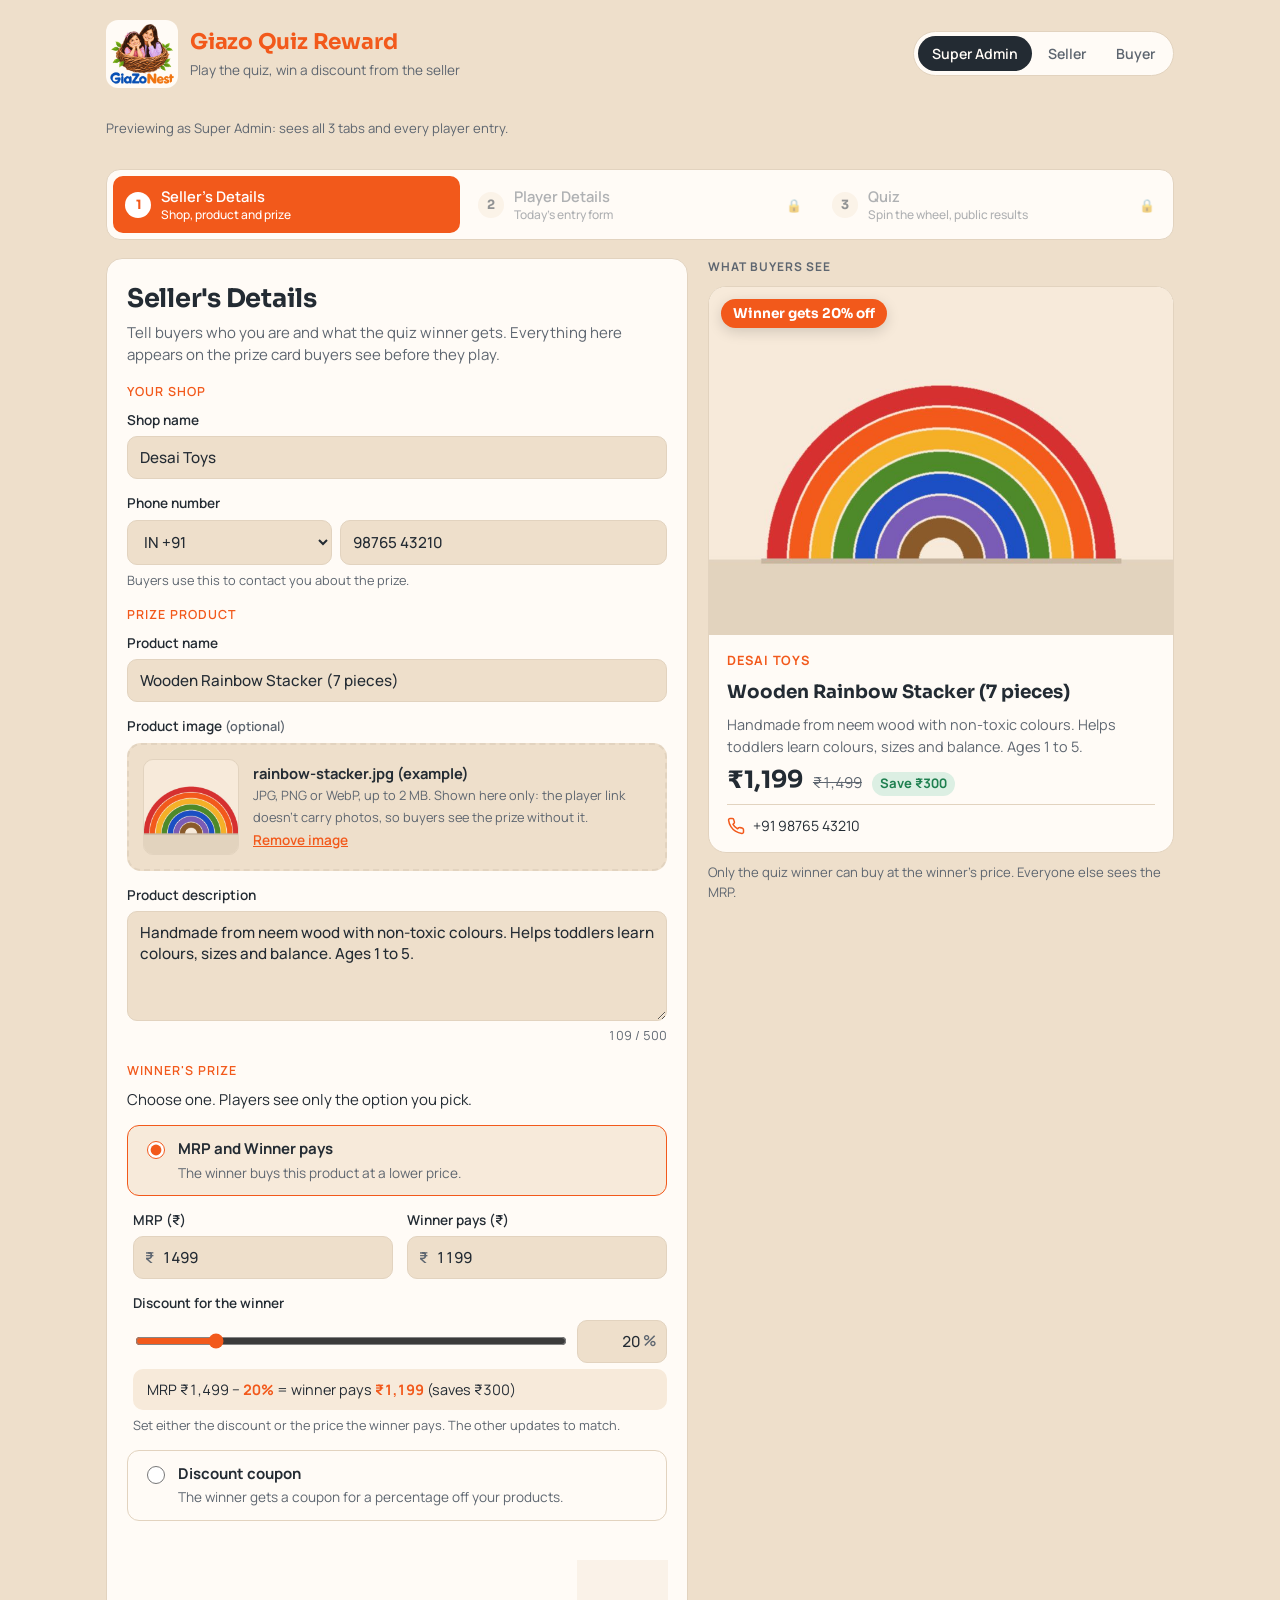
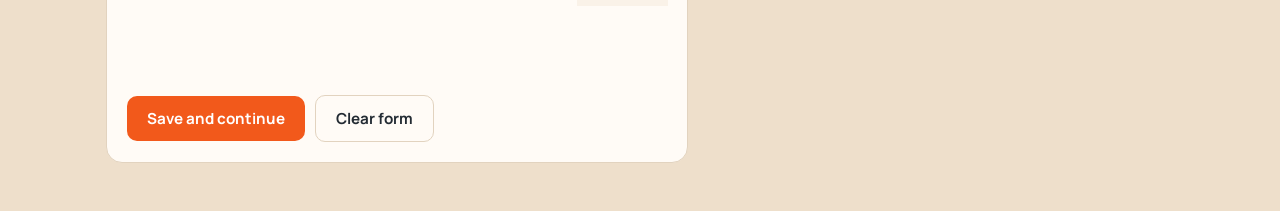
==== index.html @ 490848ae "Refresh cached files for the Firebase switch-on Co-Authored-By: Claude Opus 5.5 (1M context) <norepl" ====
<!doctype html>
<html lang="en">
<head>
<meta charset="utf-8">
<meta name="viewport" content="width=device-width, initial-scale=1, viewport-fit=cover">
<title>Giazo Quiz Reward</title>
<link rel="preconnect" href="https://fonts.googleapis.com">
<link rel="preconnect" href="https://fonts.gstatic.com" crossorigin>
<link rel="stylesheet" href="https://fonts.googleapis.com/css2?family=Sora:wght@600;700&family=Manrope:wght@400;500;600;700&display=swap">
<link rel="stylesheet" href="app.css?v=20261023e">

</head>
<body>


<div class="wrap">
  <header class="top">
    <div class="brand">
      <img class="logo" src="[data-uri]" alt="GiaZoNest" width="200" height="186">
      <div><b>Giazo Quiz Reward</b><span>Play the quiz, win a discount from the seller</span></div>
    </div>
    <div class="roles" role="group" aria-label="Preview as">
      <button type="button" data-role="admin" aria-pressed="true">Super Admin</button>
      <button type="button" data-role="seller" aria-pressed="false">Seller</button>
      <button type="button" data-role="buyer" aria-pressed="false">Buyer</button>
    </div>
  </header>
  <p class="rolebar" id="roleNote"></p>

  <nav class="tabs" role="tablist" aria-label="Setup steps">
    <button class="tab" role="tab" id="tab-1" aria-controls="panel-1" aria-selected="true"><i>1</i><span>Seller's Details<small>Shop, product and prize</small></span></button>
    <button class="tab" role="tab" id="tab-2" aria-controls="panel-2" aria-selected="false"><i>2</i><span>Player Details<small>Today's entry form</small></span></button>
    <button class="tab" role="tab" id="tab-3" aria-controls="panel-3" aria-selected="false"><i>3</i><span>Quiz<small>Spin the wheel, public results</small></span></button>
  </nav>

  <!-- Tab 1: Seller's Details -->
  <section id="panel-1" role="tabpanel" aria-labelledby="tab-1" class="grid2">
    <form class="panel" id="sellerForm" novalidate>
      <div>
        <h1>Seller's Details</h1>
        <p class="sub">Tell buyers who you are and what the quiz winner gets. Everything here appears on the prize card buyers see before they play.</p>
      </div>

      <fieldset>
        <legend>Your shop</legend>
        <div class="field">
          <label for="shop">Shop name</label>
          <input id="shop" maxlength="60" autocomplete="organization" aria-describedby="shopErr">
          <p class="err" id="shopErr"></p>
        </div>
        <div class="field">
          <label for="phone">Phone number</label>
          <div class="phone">
            <select id="cc" aria-label="Country code">
              <option value="IN" data-code="+91" data-len="10" data-start="6789">IN +91</option>
              <option value="AE" data-code="+971" data-len="9" data-start="5">AE +971</option>
              <option value="US" data-code="+1" data-len="10" data-start="23456789">US +1</option>
              <option value="GB" data-code="+44" data-len="10" data-start="7">GB +44</option>
              <option value="AU" data-code="+61" data-len="9" data-start="4">AU +61</option>
              <option value="SG" data-code="+65" data-len="8" data-start="89">SG +65</option>
            </select>
            <input id="phone" type="tel" inputmode="numeric" autocomplete="tel-national" aria-describedby="phoneErr">
          </div>
          <p class="err" id="phoneErr"></p>
          <span class="hint">Buyers use this to contact you about the prize.</span>
        </div>
      </fieldset>

      <fieldset>
        <legend>Prize product</legend>
        <div class="field">
          <label for="pname">Product name</label>
          <input id="pname" maxlength="80" aria-describedby="pnameErr">
          <p class="err" id="pnameErr"></p>
        </div>
        <div class="field">
          <label id="imgLabel">Product image <span class="hint" style="display:inline">(optional)</span></label>
          <div class="drop" id="drop" tabindex="0" role="button" aria-labelledby="imgLabel" aria-describedby="imgErr">
            <div class="thumb" id="thumb">No image</div>
            <div>
              <b id="imgName">Drop a photo here or click to choose</b>
              <span class="hint">JPG, PNG or WebP, up to 2 MB. Shown here only: the player link doesn't carry photos, so buyers see the prize without it.</span><br>
              <button type="button" class="linkbtn" id="imgRemove" hidden>Remove image</button>
            </div>
          </div>
          <input type="file" id="file" accept="image/jpeg,image/png,image/webp" hidden>
          <p class="err" id="imgErr"></p>
        </div>
        <div class="field">
          <label for="desc">Product description</label>
          <textarea id="desc" maxlength="600" aria-describedby="descErr descCount"></textarea>
          <div class="counter" id="descCount">0 / 500</div>
          <p class="err" id="descErr"></p>
        </div>
      </fieldset>

      <fieldset>
        <legend>Winner's prize</legend>
        <p class="hint" style="margin:0">Choose one. Players see only the option you pick.</p>
        <label class="pick"><input type="radio" name="ptype" id="ptPrice" value="price" checked><span><b>MRP and Winner pays</b><small>The winner buys this product at a lower price.</small></span></label>
        <div class="pick-body" id="priceBox">
        <div class="row2">
          <div class="field">
            <label for="mrp">MRP (₹)</label>
            <div class="money"><span>₹</span><input id="mrp" type="text" inputmode="decimal" aria-describedby="mrpErr"></div>
            <p class="err" id="mrpErr"></p>
          </div>
          <div class="field">
            <label for="winPrice">Winner pays (₹)</label>
            <div class="money"><span>₹</span><input id="winPrice" type="text" inputmode="decimal" aria-describedby="winErr"></div>
            <p class="err" id="winErr"></p>
          </div>
        </div>
        <div class="field">
          <label for="pct">Discount for the winner</label>
          <div class="disc">
            <input type="range" id="pctRange" min="5" max="90" step="1" aria-label="Discount percent slider">
            <div class="pct"><input id="pct" type="text" inputmode="numeric" aria-describedby="pctErr"><span>%</span></div>
          </div>
          <p class="err" id="pctErr"></p>
          <div class="calc" id="calc"></div>
          <span class="hint">Set either the discount or the price the winner pays. The other updates to match.</span>
        </div>
        </div>
        <label class="pick"><input type="radio" name="ptype" id="ptCoupon" value="coupon"><span><b>Discount coupon</b><small>The winner gets a coupon for a percentage off your products.</small></span></label>
        <div class="pick-body" id="couponBox">
          <div class="field">
            <label for="coupon">Coupon discount</label>
            <div class="disc">
              <input type="range" id="couponRange" min="5" max="90" step="5" aria-label="Coupon percent slider">
              <div class="pct pct-sel"><select id="coupon" aria-label="Coupon percent"><option value="5">5%</option><option value="10">10%</option><option value="15">15%</option><option value="20">20%</option><option value="25">25%</option><option value="30">30%</option><option value="35">35%</option><option value="40">40%</option><option value="45">45%</option><option value="50">50%</option><option value="55">55%</option><option value="60">60%</option><option value="65">65%</option><option value="70">70%</option><option value="75">75%</option><option value="80">80%</option><option value="85">85%</option><option value="90">90%</option></select></div>
            </div>
            <div class="calc" id="couponCalc"></div>
            <span class="hint">Pick 5, 10, 15 and so on, up to 90.</span>
          </div>
        </div>
      </fieldset>

      <p class="msg" id="formMsg" role="status"></p>
      <div class="actions">
        <button class="btn" type="submit" id="saveBtn">Save and continue</button>
        <button class="btn ghost" type="button" id="resetBtn">Clear form</button>
      </div>
      <div class="share" id="shareBox" hidden>
        <b>Player page is ready</b>
        <span class="small sub" style="margin:0">Share this link with buyers. It opens <b>player.html</b> with Player Details and the Quiz only, showing your prize.</span>
        <div class="linkrow"><input id="shareUrl" readonly aria-label="Player page link"><button class="btn" type="button" id="copyLink">Copy link</button><a class="btn ghost" id="openLink" target="_blank" rel="noopener">Open player.html</a></div>
      </div>
    </form>

    <aside class="preview" aria-label="Prize card preview">
      <span class="label">What buyers see</span>
      <article class="card">
        <div class="img" id="pvImg"><span>Product image</span></div>
        <div class="body">
          <span class="shop" id="pvShop">Your shop</span>
          <h3 id="pvName">Product name</h3>
          <p id="pvDesc">Product description</p>
          <div class="price"><span class="now" id="pvWin">₹0</span><s id="pvMrp">₹0</s><span class="save" id="pvSave"></span></div>
          <div class="contact">
            <svg width="18" height="18" viewBox="0 0 24 24" fill="none" stroke="currentColor" stroke-width="2" stroke-linecap="round" stroke-linejoin="round" aria-hidden="true"><path d="M22 16.9v3a2 2 0 0 1-2.2 2 19.8 19.8 0 0 1-8.6-3.1 19.5 19.5 0 0 1-6-6A19.8 19.8 0 0 1 2.1 4.2 2 2 0 0 1 4.1 2h3a2 2 0 0 1 2 1.7c.1.9.4 1.8.7 2.7a2 2 0 0 1-.5 2.1L8 9.8a16 16 0 0 0 6 6l1.3-1.3a2 2 0 0 1 2.1-.4c.9.3 1.8.6 2.7.7a2 2 0 0 1 1.7 2z"/></svg>
            <span id="pvPhone">Phone number</span>
          </div>
        </div>
      </article>
      <span class="note" id="pvNote">Only the quiz winner can buy at the winner's price. Everyone else sees the MRP.</span>
    </aside>
  </section>

  <!-- Tab 2: Player Details -->
  <section id="panel-2" role="tabpanel" aria-labelledby="tab-2" class="grid2" hidden>
    <form class="panel" id="playerForm" novalidate>
      <div>
        <h1>Player Details</h1>
        <p class="sub">Enter your details to play today's quiz. Only the seller and GiaZoNest admin can see them.</p>
      </div>
      <div class="notice" role="note">
        <div class="clock"><b>Today's quiz ends at 00:00:00</b><span class="t" id="clock2">--:--:--</span><span class="small sub" style="margin:0">left</span></div>
        <ul>
          <li>The quiz ends at 00:00:00 tonight and a new quiz starts.</li>
          <li>At 00:00:00 today's entries close and are cleared from this form. The results are then shown to everyone in the Quiz tab.</li>
          <li>Fresh entries are accepted on the new date. You can play once per day.</li>
          <li>5 questions in 5 minutes. The best score wins; if scores tie, the faster time wins.</li>
          <li><b>The winner claims the reward at <a href="https://vishalsaxen.github.io/giazonest/shop.html" target="_blank" rel="noopener">vishalsaxen.github.io/giazonest/shop.html</a></b></li>
        </ul>
      </div>
      <div class="mini" id="mini2"></div>
      <div class="field">
        <label for="plName">Name</label>
        <input id="plName" maxlength="50" autocomplete="name" aria-describedby="plNameErr">
        <p class="err" id="plNameErr"></p>
      </div>
      <div class="field">
        <label for="plEmail">Email</label>
        <input id="plEmail" type="email" inputmode="email" maxlength="254" autocomplete="email" placeholder="name@gmail.com" aria-describedby="plEmailErr">
        <p class="err" id="plEmailErr"></p>
      </div>
      <div class="field">
        <label for="plPhone">Phone number</label>
        <div class="phone">
          <select id="plCc" aria-label="Country code">
            <option value="IN" data-code="+91" data-len="10" data-start="6789">IN +91</option>
            <option value="AE" data-code="+971" data-len="9" data-start="5">AE +971</option>
            <option value="US" data-code="+1" data-len="10" data-start="23456789">US +1</option>
            <option value="GB" data-code="+44" data-len="10" data-start="7">GB +44</option>
            <option value="AU" data-code="+61" data-len="9" data-start="4">AU +61</option>
            <option value="SG" data-code="+65" data-len="8" data-start="89">SG +65</option>
          </select>
          <input id="plPhone" type="tel" inputmode="numeric" autocomplete="tel-national" placeholder="98765 43210" aria-describedby="plPhoneErr">
        </div>
        <p class="err" id="plPhoneErr"></p>
      </div>
      <p class="msg" id="plMsg" role="status"></p>
      <div class="actions"><button class="btn" type="submit" id="plStart">Click here to start quiz</button></div>
    </form>

    <aside class="panel" id="entriesPanel" aria-label="Entries and scores">
      <header style="display:flex;justify-content:space-between;gap:10px;flex-wrap:wrap;align-items:baseline">
        <h2>Entries and scores</h2><span class="private">Private: seller and admin only</span>
      </header>
      <form id="adminLogin" class="login" hidden>
        <p class="small sub" style="margin:0">Sign in with your admin account to see today's players and scores.</p>
        <div class="field"><label for="loginEmail">Email</label><input id="loginEmail" type="email" autocomplete="username" required></div>
        <div class="field"><label for="loginPass">Password</label><input id="loginPass" type="password" autocomplete="current-password" required></div>
        <p class="msg" id="loginMsg" role="status"></p>
        <div class="actions"><button class="btn" type="submit" id="loginBtn">Sign in</button></div>
      </form>
      <div id="entriesBody" style="display:grid;gap:12px">
      <p class="small sub" id="adminWho" hidden style="margin:0">Signed in as <b id="adminWhoEmail"></b> · <button type="button" class="linkbtn" id="signOut">Sign out</button></p>
      <div class="datebar"><label for="date2">Date</label><input type="date" id="date2"><button class="btn ghost" type="button" id="today2">Today</button></div>
      <div class="tbl"><table>
        <thead><tr><th class="num">#</th><th>Name</th><th>Email</th><th>Phone</th><th>Status</th><th class="num">Score</th><th class="num">Time</th></tr></thead>
        <tbody id="entries"></tbody>
      </table></div>
      <p class="small sub" id="entriesNote" style="margin:0"></p>
      </div>
    </aside>
  </section>

  <!-- Tab 3: Quiz (public) -->
  <section id="panel-3" role="tabpanel" aria-labelledby="tab-3" hidden style="display:grid;gap:20px">
    <div class="panel">
      <div style="display:flex;justify-content:space-between;gap:12px;flex-wrap:wrap;align-items:flex-start">
        <div><h1>Spin the Wheel Quiz</h1><p class="sub" id="q3sub">5 questions in 5 minutes. Best score wins; ties go to the faster time.</p></div>
        <div class="clock"><span class="small sub" style="margin:0">Ends in</span><span class="t" id="clock3">--:--:--</span></div>
      </div>
      <div class="mini" id="mini3"></div>
    </div>

    <div class="play">
      <div class="panel" id="gameArea">
        <div id="game" hidden style="display:grid;gap:14px">
          <div class="hud">
            <div class="stat"><b id="timer">5:00</b><span>Time left</span></div>
            <div class="stat"><b id="score">0</b><span>Points</span></div>
            <div class="stat"><b id="qn">0/5</b><span>Questions</span></div>
          </div>
          <div class="bar"><i id="tbar" style="width:100%"></i></div>
          <div class="dots" id="dots"></div>
          <div class="wheelbox"><div class="pointer"></div><canvas id="wheel" width="760" height="760" aria-label="Quiz wheel"></canvas><div class="hub">SPIN</div></div>
          <button class="btn" type="button" id="spin" style="justify-self:center">Spin the wheel</button>
          <p class="small sub" style="margin:0;text-align:center">The 5-minute timer starts on your first spin.</p>
        </div>
        <div id="qArea"></div>
        <div id="result" hidden style="display:grid;gap:12px"></div>
      </div>

      <div class="panel">
        <header style="display:flex;justify-content:space-between;gap:10px;flex-wrap:wrap;align-items:baseline">
          <h2>Results</h2><span class="small sub" style="margin:0" id="lbCount"></span>
        </header>
        <div class="datebar"><label for="date3">Quiz date</label><input type="date" id="date3"></div>
        <p class="small sub" style="margin:0" id="lbNote"></p>
        <div id="winner3"></div>
        <ol class="lb" id="lb"></ol>
        <p class="small sub" style="margin:0">Names, phone numbers and emails are hidden for everyone. Emails show as x*****@giazonest.com.</p>
      </div>
    </div>
  </section>

  <section id="panel-0" class="panel" hidden>
    <h1>Today's quiz isn't open yet</h1>
    <p class="sub" style="margin:0">The seller hasn't published today's prize. Check back soon.</p>
  </section>
</div>

<dialog class="confirm" id="confirmDlg" aria-labelledby="confirmTitle">
  <form method="dialog">
    <h2 id="confirmTitle">Are you sure you want to continue?</h2>
    <p id="confirmText"></p>
    <div class="actions"><button class="btn ghost" value="no" type="submit">Cancel</button><button class="btn" value="yes" type="submit" autofocus>Yes, continue</button></div>
  </form>
</dialog>

<script src="firebase-config.js?v=20261023e"></script>
<script src="cloud.js?v=20261023e"></script>
<script src="questions.js?v=20261023e"></script>
<script src="app.js?v=20261023e"></script>


</body>
</html>
---- app.css ----
/* Layout: app shell with a 3-step tab bar; Tab 1 is a form on the left and a live "what buyers see" prize card on the right. */
:root{
  /* GiaZoNest theme, from giazonest/public/styles.css */
  --bg:#EEDFCB; --surface:#FFFBF6; --ink:#232B33; --muted:#5E6670; --line:#E2D3BF;
  --brand:#F2591B; --brand-ink:#FFFFFF; --accent-soft:#F7EADA;
  --ok:#1E7F4F; --ok-soft:#DCEFE3; --bad:#B3261E; --bad-soft:#F6DEDA;
  --display:"Sora","Segoe UI",system-ui,sans-serif;
  --body:"Manrope","Segoe UI",system-ui,sans-serif;
}
@media (prefers-color-scheme:dark){:root:not([data-theme="light"]){
  --bg:#17130F; --surface:#221C17; --ink:#F1E7DA; --muted:#B3A797; --line:#3A3028;
  --brand:#FF6A2E; --brand-ink:#1A1410; --accent-soft:#2C241D;
  --ok:#5CC98F; --ok-soft:#1B3326; --bad:#F2867E; --bad-soft:#3B1F1B; color-scheme:dark}}
:root[data-theme="dark"]{
  --bg:#17130F; --surface:#221C17; --ink:#F1E7DA; --muted:#B3A797; --line:#3A3028;
  --brand:#FF6A2E; --brand-ink:#1A1410; --accent-soft:#2C241D;
  --ok:#5CC98F; --ok-soft:#1B3326; --bad:#F2867E; --bad-soft:#3B1F1B; color-scheme:dark}
*{box-sizing:border-box}
[hidden]{display:none!important}
html,body{background:var(--bg)}
body{margin:0;color:var(--ink);font-family:var(--body);font-size:15px;line-height:1.5}
.wrap{max-width:1100px;margin:0 auto;padding-inline:16px;padding-block:20px 48px;display:grid;gap:18px}
h1,h2,h3{font-family:var(--display);text-wrap:balance;margin:0}
h1{font-size:1.6rem;font-weight:700;letter-spacing:-.01em}
h2{font-size:1.1rem;font-weight:600}
.sub{color:var(--muted);margin:4px 0 0}

/* Header */
header.top{display:flex;align-items:center;gap:14px;flex-wrap:wrap}
.brand{display:flex;align-items:center;gap:12px}
.brand .logo{width:72px;height:auto;border-radius:12px;background:#FFFBF6;padding:4px}
.brand b{display:block;font-family:var(--display);font-weight:700;font-size:1.35rem;color:var(--brand);letter-spacing:-.01em}
.brand span{color:var(--muted);font-size:.85rem}

/* Tabs */
.tabs{display:grid;grid-template-columns:repeat(3,minmax(0,1fr));gap:6px;background:var(--surface);border:1px solid var(--line);border-radius:14px;padding:6px}
.tab{border:0;background:transparent;color:var(--muted);font:600 .92rem var(--body);padding:10px 12px;border-radius:10px;cursor:pointer;display:flex;align-items:center;gap:10px;text-align:left;min-width:0}
.tab i{flex:none;width:26px;height:26px;border-radius:50%;display:grid;place-items:center;font:700 .8rem var(--display);font-style:normal;background:var(--accent-soft);color:var(--ink)}
.tab span{min-width:0;overflow:hidden;text-overflow:ellipsis;white-space:nowrap}
.tab small{display:block;font-weight:500;font-size:.75rem}
.tab[aria-selected="true"]{background:var(--brand);color:var(--brand-ink)}
.tab[aria-selected="true"] i{background:var(--brand-ink);color:var(--brand)}
.tab.done i{background:var(--ok);color:#fff}
.tab:disabled{cursor:not-allowed;opacity:.5}
.tab .lock{margin-left:auto;font-size:.8rem}
dialog.confirm{border:1px solid var(--line);border-radius:16px;background:var(--surface);color:var(--ink);padding:22px;max-width:min(380px,calc(100vw - 32px));box-shadow:0 20px 50px rgba(0,0,0,.25)}
dialog.confirm::backdrop{background:rgba(35,43,51,.45)}
dialog.confirm h2{margin:0 0 6px}
dialog.confirm p{margin:0 0 18px;color:var(--muted)}
dialog.confirm .actions{justify-content:flex-end}
.datebar{display:flex;gap:8px;align-items:center;flex-wrap:wrap}
.datebar label{font-size:.85rem;font-weight:600;color:var(--muted)}
.datebar input{width:auto;padding:7px 10px}
.winner{border:2px solid var(--brand);border-radius:12px;padding:12px 14px;background:var(--accent-soft);display:grid;gap:2px}
.winner .tag{font-size:.75rem;font-weight:700;text-transform:uppercase;letter-spacing:.07em;color:var(--brand)}
.wait-card{border:1px dashed var(--line);border-radius:12px;padding:18px;text-align:center;display:grid;gap:4px}
@media (max-width:560px){.tab small{display:none}.tab{justify-content:center;flex-direction:column;gap:4px;text-align:center;font-size:.8rem}}

/* Panels */
.grid2{display:grid;grid-template-columns:minmax(0,1.25fr) minmax(0,1fr);gap:20px;align-items:start}
@media (max-width:860px){.grid2{grid-template-columns:minmax(0,1fr)}}
.panel{background:var(--surface);border:1px solid var(--line);border-radius:16px;padding:20px;display:grid;gap:16px;min-width:0}
fieldset{border:0;margin:0;padding:0;display:grid;gap:14px;min-width:0}
legend{font:600 .78rem var(--body);text-transform:uppercase;letter-spacing:.08em;color:var(--brand);padding:0;margin-bottom:10px}
.field{display:grid;gap:6px;min-width:0}
.field>label{font-size:.85rem;font-weight:600}
.field .hint{font-size:.8rem;color:var(--muted)}
.row2{display:grid;grid-template-columns:minmax(0,1fr) minmax(0,1fr);gap:14px}
@media (max-width:480px){.row2{grid-template-columns:minmax(0,1fr)}}
input,select,textarea{font:500 .95rem var(--body);color:var(--ink);background:var(--bg);border:1px solid var(--line);border-radius:10px;padding:10px 12px;width:100%;min-width:0}
textarea{min-height:110px;resize:vertical}
input:focus-visible,select:focus-visible,textarea:focus-visible,button:focus-visible,.drop:focus-visible{outline:2px solid var(--brand);outline-offset:2px}
.invalid{border-color:var(--bad)!important;background:var(--bad-soft)!important}
.err{color:var(--bad);font-size:.82rem;margin:0}
.err:empty{display:none}
.phone{display:grid;grid-template-columns:minmax(0,38%) minmax(0,1fr);gap:8px}
.money{position:relative}
.money span{position:absolute;left:12px;top:50%;transform:translateY(-50%);color:var(--muted);font-weight:600}
.money input{padding-left:28px;font-variant-numeric:tabular-nums}
.counter{font-size:.78rem;color:var(--muted);text-align:right;font-variant-numeric:tabular-nums}
.counter.over{color:var(--bad)}

/* Image upload */
.drop{border:2px dashed var(--line);border-radius:14px;background:var(--bg);padding:14px;display:grid;grid-template-columns:96px minmax(0,1fr);gap:14px;align-items:center;cursor:pointer}
.drop.over{border-color:var(--brand);background:var(--accent-soft)}
.drop .thumb{width:96px;height:96px;border-radius:10px;background:var(--surface);border:1px solid var(--line);display:grid;place-items:center;overflow:hidden;color:var(--muted);font-size:.75rem;text-align:center}
.drop .thumb img{width:100%;height:100%;object-fit:cover}
.drop b{display:block;font-size:.92rem}
.drop .hint{font-size:.8rem;color:var(--muted)}
.linkbtn{background:none;border:0;padding:0;color:var(--brand);font:600 .85rem var(--body);cursor:pointer;text-decoration:underline}

/* Discount */
.disc{display:grid;grid-template-columns:minmax(0,1fr) 90px;gap:12px;align-items:center}
input[type=range]{padding:0;border:0;background:transparent;accent-color:var(--brand)}
.disc .pct{position:relative}
.disc .pct input{padding-right:26px;text-align:right;font-variant-numeric:tabular-nums}
.disc .pct span{position:absolute;right:10px;top:50%;transform:translateY(-50%);color:var(--muted);font-weight:600}
.pick{display:flex;gap:10px;align-items:flex-start;padding:12px 14px;border:1.5px solid var(--line);border-radius:12px;cursor:pointer;background:var(--surface)}
.pick:has(input:checked){border-color:var(--brand);background:var(--accent-soft)}
.pick input{margin-top:3px;accent-color:var(--brand);width:18px;height:18px;flex:none}
.pick span{display:grid;gap:2px}
.pick small{color:var(--muted);font-size:.85rem}
.pick-body{display:grid;gap:14px;padding-left:6px}
.pick-body.off{opacity:.45}
.disc .pct select{width:100%;font-variant-numeric:tabular-nums}
.calc{background:var(--accent-soft);border-radius:10px;padding:10px 14px;font-size:.9rem;font-variant-numeric:tabular-nums}
.calc b{color:var(--brand)}

.btn{border:0;background:var(--brand);color:var(--brand-ink);font:700 .95rem var(--body);padding:12px 20px;border-radius:10px;cursor:pointer}
.btn.ghost{background:transparent;color:var(--ink);border:1px solid var(--line)}
.btn:disabled{opacity:.45;cursor:not-allowed}
.actions{display:flex;gap:10px;flex-wrap:wrap;align-items:center}
.msg{font-size:.88rem;border-radius:10px;padding:10px 14px;margin:0}
.msg.ok{background:var(--ok-soft);color:var(--ok)}
.msg.bad{background:var(--bad-soft);color:var(--bad)}
.msg:empty{display:none}

/* Preview prize card */
.preview{position:sticky;top:16px;display:grid;gap:10px}
.preview .label{font-size:.75rem;font-weight:700;text-transform:uppercase;letter-spacing:.08em;color:var(--muted)}
.card{background:var(--surface);border:1px solid var(--line);border-radius:18px;overflow:hidden;display:grid}
.card .img{position:relative;aspect-ratio:4/3;background:var(--bg);display:grid;place-items:center;color:var(--muted);max-width:100%}
.card .img img{width:100%;height:100%;object-fit:cover}
.ribbon{position:absolute;left:12px;top:12px;background:var(--brand);color:var(--brand-ink);font:700 .85rem var(--display);padding:6px 12px;border-radius:999px;box-shadow:0 4px 14px rgba(0,0,0,.15)}
.card .body{padding:16px 18px;display:grid;gap:8px}
.card .shop{font-size:.8rem;font-weight:700;text-transform:uppercase;letter-spacing:.07em;color:var(--brand);overflow-wrap:anywhere}
.card h3{font-size:1.15rem;overflow-wrap:anywhere}
.card p{margin:0;color:var(--muted);font-size:.9rem;white-space:pre-line;overflow-wrap:anywhere}
.price{display:flex;align-items:baseline;gap:10px;flex-wrap:wrap;font-variant-numeric:tabular-nums}
.price .now{font:700 1.5rem var(--display);color:var(--ink)}
.price s{color:var(--muted)}
.price .save{font-size:.82rem;font-weight:700;color:var(--ok);background:var(--ok-soft);padding:2px 8px;border-radius:999px}
.contact{display:flex;gap:8px;align-items:center;border-top:1px solid var(--line);padding-top:10px;font-size:.88rem;overflow-wrap:anywhere}
.contact svg{flex:none;color:var(--brand)}
.note{font-size:.82rem;color:var(--muted)}

.placeholder{text-align:center;padding:48px 20px;display:grid;gap:10px;justify-items:center}
.placeholder .big{font:700 3rem var(--display);color:var(--brand);line-height:1}
/* Roles (demo switch) */
.roles{display:flex;background:var(--surface);border:1px solid var(--line);border-radius:999px;padding:4px;gap:2px;flex-wrap:wrap;margin-left:auto}
.roles button{border:0;background:transparent;color:var(--muted);font:600 .88rem var(--body);padding:8px 14px;border-radius:999px;cursor:pointer}
.roles button[aria-pressed="true"]{background:var(--ink);color:var(--surface)}
.rolebar{display:flex;align-items:center;gap:10px;flex-wrap:wrap;font-size:.82rem;color:var(--muted)}
.tabs.two{grid-template-columns:repeat(2,minmax(0,1fr))}

/* Tab 2 */
.notice a{color:var(--brand);overflow-wrap:anywhere}
.notice{background:var(--accent-soft);border:1px solid var(--line);border-left:4px solid var(--brand);border-radius:12px;padding:14px 16px;display:grid;gap:6px}
.notice b{font-family:var(--display)}
.notice ul{margin:0;padding-left:18px;display:grid;gap:4px}
.clock{display:flex;align-items:baseline;gap:10px;flex-wrap:wrap}
.clock .t{font:700 1.8rem var(--display);font-variant-numeric:tabular-nums;color:var(--brand);letter-spacing:-.01em}
.mini{display:grid;grid-template-columns:88px minmax(0,1fr);gap:12px;align-items:center;background:var(--bg);border-radius:12px;padding:10px}
.mini img{width:88px;height:66px;object-fit:cover;border-radius:8px}
.mini b{display:block;overflow-wrap:anywhere}
.mini span{font-size:.85rem;color:var(--muted)}
.mini .w{color:var(--brand);font-weight:700}
#panel-2.grid2{grid-template-columns:minmax(0,1fr) minmax(0,1.35fr)}
@media (max-width:860px){#panel-2.grid2{grid-template-columns:minmax(0,1fr)}}
#entries td:first-child{white-space:nowrap}
.tbl{overflow-x:auto}
table{border-collapse:collapse;width:100%;font-size:.88rem}
th{text-align:left;font-size:.72rem;text-transform:uppercase;letter-spacing:.07em;color:var(--muted);font-weight:600;padding:6px 10px;border-bottom:1px solid var(--line);white-space:nowrap}
td{padding:9px 10px;border-bottom:1px solid var(--line);vertical-align:top}
tr:last-child td{border-bottom:0}
td.num{font-variant-numeric:tabular-nums;text-align:right;white-space:nowrap}
.pill{display:inline-block;font-size:.75rem;font-weight:600;padding:2px 9px;border-radius:999px;white-space:nowrap}
.pill.done{background:var(--ok-soft);color:var(--ok)}
.pill.wait{background:var(--accent-soft);color:var(--ink)}
.private{font-size:.78rem;font-weight:700;text-transform:uppercase;letter-spacing:.07em;color:var(--muted)}

/* Tab 3: wheel + quiz */
.play{display:grid;grid-template-columns:minmax(0,1fr) minmax(0,1fr);gap:20px;align-items:start}
@media (max-width:860px){.play{grid-template-columns:minmax(0,1fr)}}
.wheelbox{position:relative;width:100%;max-width:380px;aspect-ratio:1;margin:0 auto}
.wheelbox canvas{width:100%;height:100%;display:block;transition:transform 4.2s cubic-bezier(.17,.9,.22,1)}
.pointer{position:absolute;top:-6px;left:50%;transform:translateX(-50%);width:0;height:0;border-left:16px solid transparent;border-right:16px solid transparent;border-top:28px solid var(--ink);z-index:2}
.hub{position:absolute;inset:50% auto auto 50%;transform:translate(-50%,-50%);width:22%;aspect-ratio:1;border-radius:50%;background:var(--surface);border:4px solid var(--ink);display:grid;place-items:center;font:700 .8rem var(--display);color:var(--ink);z-index:2}
.hud{display:flex;gap:10px;flex-wrap:wrap}
.stat{background:var(--bg);border-radius:10px;padding:8px 14px;min-width:96px}
.stat b{display:block;font-family:var(--display);font-size:1.4rem;font-variant-numeric:tabular-nums}
.stat b.low{color:var(--bad)}
.stat span{font-size:.72rem;color:var(--muted);text-transform:uppercase;letter-spacing:.06em}
.bar{height:6px;background:var(--line);border-radius:3px;overflow:hidden}
.bar i{display:block;height:100%;background:var(--brand);transition:width 1s linear}
.dots{display:flex;gap:6px}
.dots i{width:28px;height:8px;border-radius:4px;background:var(--line)}
.dots i.r{background:var(--ok)} .dots i.w{background:var(--bad)}
.qcard{border:1px solid var(--line);border-radius:12px;padding:16px;display:grid;gap:10px;background:var(--bg)}
.qcard .tag{font-size:.75rem;font-weight:600;text-transform:uppercase;letter-spacing:.07em;color:var(--muted)}
.qcard h3{font-family:var(--body);font-weight:600;font-size:1.05rem}
.opts{display:grid;gap:8px}
.opt{text-align:left;border:1px solid var(--line);background:var(--surface);color:var(--ink);font:500 .95rem var(--body);padding:10px 12px;border-radius:9px;cursor:pointer;display:flex;gap:10px}
.opt b{color:var(--muted);font-size:.85rem}
.opt:hover:not(:disabled){border-color:var(--brand)}
.opt.right{background:var(--ok-soft);border-color:var(--ok)}
.opt.wrong{background:var(--bad-soft);border-color:var(--bad)}
.opt:disabled{cursor:default}
.lb{list-style:none;margin:0;padding:0;display:grid}
.lb li{display:grid;grid-template-columns:28px minmax(0,1fr) auto;gap:10px;align-items:center;padding:9px 0;border-bottom:1px solid var(--line);font-size:.9rem}
.lb li:last-child{border-bottom:0}
.lb .rank{font:700 1rem var(--display);color:var(--muted);text-align:center}
.lb li.first .rank{color:var(--brand)}
.lb .who{min-width:0;display:grid}
.lb .who span{font-size:.8rem;color:var(--muted);overflow-wrap:anywhere}
.lb .sc{text-align:right;font-variant-numeric:tabular-nums;white-space:nowrap}
.lb .sc b{display:block}
.lb li.me{background:var(--accent-soft);border-radius:8px;padding-inline:8px}
.coupon{border:2px dashed var(--brand);border-radius:12px;padding:16px;display:grid;gap:6px;background:var(--accent-soft)}
.coupon .tag{font-size:.75rem;font-weight:700;text-transform:uppercase;letter-spacing:.07em;color:var(--brand)}
.coupon b{font-family:var(--display);font-size:1.6rem;color:var(--brand);line-height:1.1}
.src{font-size:.82rem;color:var(--muted);overflow-wrap:anywhere}
.src a{color:var(--brand)}
@media (prefers-reduced-motion:reduce){*{transition:none!important}.wheelbox canvas{transition-duration:.3s!important}}
.share{border:2px dashed var(--brand);border-radius:12px;padding:14px;display:grid;gap:8px;background:var(--accent-soft)}
.share .linkrow{display:flex;gap:8px;flex-wrap:wrap}
.share input{flex:1 1 220px;min-width:0;font:500 .85rem ui-monospace,Menlo,monospace;padding:9px 10px;border:1px solid var(--line);border-radius:8px;background:var(--surface);color:var(--ink)}
.share a.btn{text-decoration:none;display:inline-flex;align-items:center}
.login{display:grid;gap:12px}
#entriesBody[hidden]{display:none}
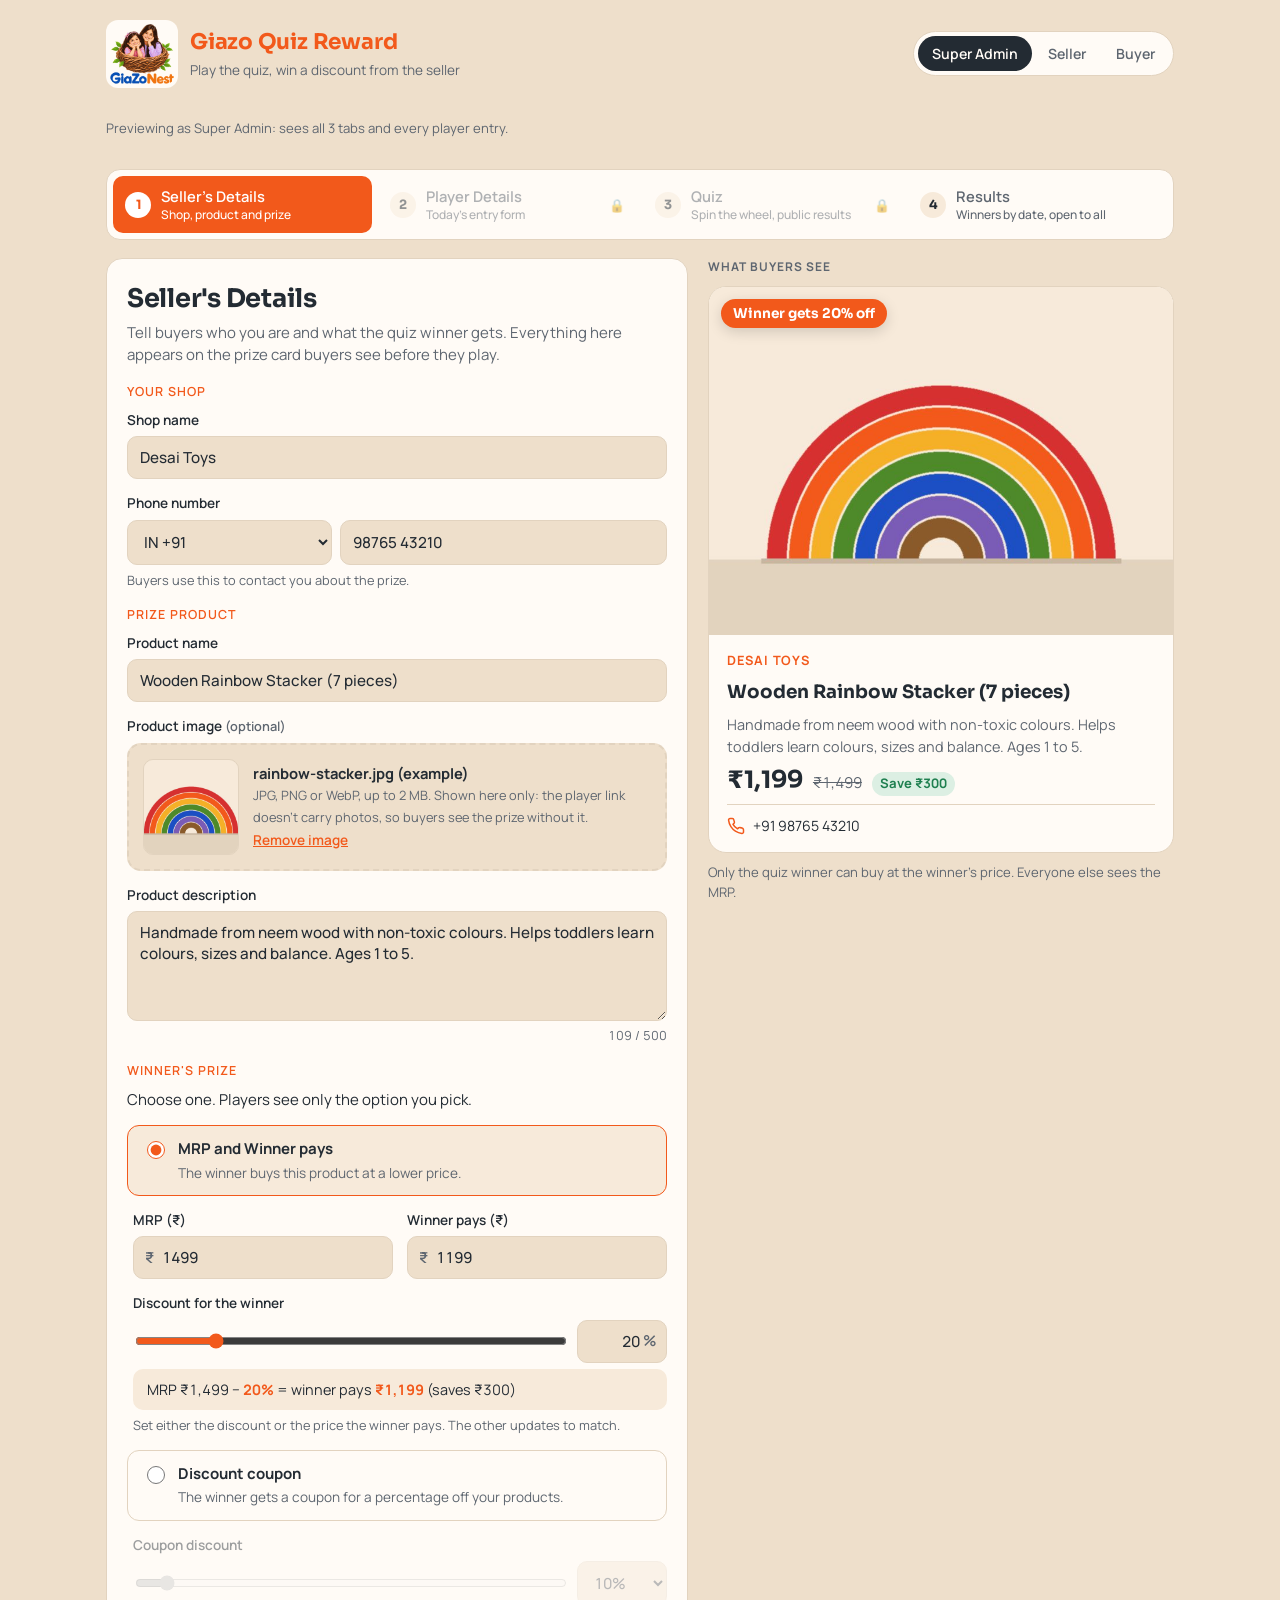
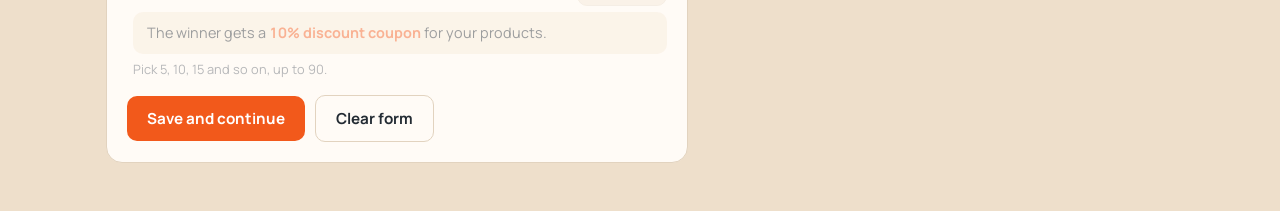
==== commit 7c403036: "Add a public Results tab with a date picker from 24 Oct 2026 Tab 4 is open to Super Admin, Seller an" ====
--- a/index.html
+++ b/index.html
@@ -7,7 +7,7 @@
 <link rel="preconnect" href="https://fonts.googleapis.com">
 <link rel="preconnect" href="https://fonts.gstatic.com" crossorigin>
 <link rel="stylesheet" href="https://fonts.googleapis.com/css2?family=Sora:wght@600;700&family=Manrope:wght@400;500;600;700&display=swap">
-<link rel="stylesheet" href="app.css?v=20261023e">
+<link rel="stylesheet" href="app.css?v=20261025a">
 
 </head>
 <body>
@@ -31,6 +31,7 @@
     <button class="tab" role="tab" id="tab-1" aria-controls="panel-1" aria-selected="true"><i>1</i><span>Seller's Details<small>Shop, product and prize</small></span></button>
     <button class="tab" role="tab" id="tab-2" aria-controls="panel-2" aria-selected="false"><i>2</i><span>Player Details<small>Today's entry form</small></span></button>
     <button class="tab" role="tab" id="tab-3" aria-controls="panel-3" aria-selected="false"><i>3</i><span>Quiz<small>Spin the wheel, public results</small></span></button>
+    <button class="tab" role="tab" id="tab-4" aria-controls="panel-4" aria-selected="false"><i>4</i><span>Results<small>Winners by date, open to all</small></span></button>
   </nav>
 
   <!-- Tab 1: Seller's Details -->
@@ -278,6 +279,15 @@
     </div>
   </section>
 
+  <!-- Tab 4: Results (public, no login) -->
+  <section id="panel-4" role="tabpanel" aria-labelledby="tab-4" hidden class="panel" style="display:grid;gap:14px">
+    <div style="display:flex;justify-content:space-between;gap:12px;flex-wrap:wrap;align-items:baseline">
+      <div><h1>Results</h1><p class="sub" style="margin:0">Each day's results open here after 00:00:00. Names and phone numbers stay hidden; emails show as x*****@giazonest.com.</p></div>
+    </div>
+    <div class="datebar"><label for="date4">Quiz date</label><input type="date" id="date4" min="2026-10-24"></div>
+    <div id="res4" style="display:grid;gap:16px"></div>
+  </section>
+
   <section id="panel-0" class="panel" hidden>
     <h1>Today's quiz isn't open yet</h1>
     <p class="sub" style="margin:0">The seller hasn't published today's prize. Check back soon.</p>
@@ -292,10 +302,10 @@
   </form>
 </dialog>
 
-<script src="firebase-config.js?v=20261023e"></script>
-<script src="cloud.js?v=20261023e"></script>
-<script src="questions.js?v=20261023e"></script>
-<script src="app.js?v=20261023e"></script>
+<script src="firebase-config.js?v=20261025a"></script>
+<script src="cloud.js?v=20261025a"></script>
+<script src="questions.js?v=20261025a"></script>
+<script src="app.js?v=20261025a"></script>
 
 
 </body>
--- a/app.css
+++ b/app.css
@@ -33,7 +33,7 @@
 .brand span{color:var(--muted);font-size:.85rem}
 
 /* Tabs */
-.tabs{display:grid;grid-template-columns:repeat(3,minmax(0,1fr));gap:6px;background:var(--surface);border:1px solid var(--line);border-radius:14px;padding:6px}
+.tabs{display:grid;grid-template-columns:repeat(4,minmax(0,1fr));gap:6px;background:var(--surface);border:1px solid var(--line);border-radius:14px;padding:6px}
 .tab{border:0;background:transparent;color:var(--muted);font:600 .92rem var(--body);padding:10px 12px;border-radius:10px;cursor:pointer;display:flex;align-items:center;gap:10px;text-align:left;min-width:0}
 .tab i{flex:none;width:26px;height:26px;border-radius:50%;display:grid;place-items:center;font:700 .8rem var(--display);font-style:normal;background:var(--accent-soft);color:var(--ink)}
 .tab span{min-width:0;overflow:hidden;text-overflow:ellipsis;white-space:nowrap}
@@ -141,7 +141,7 @@
 .roles button{border:0;background:transparent;color:var(--muted);font:600 .88rem var(--body);padding:8px 14px;border-radius:999px;cursor:pointer}
 .roles button[aria-pressed="true"]{background:var(--ink);color:var(--surface)}
 .rolebar{display:flex;align-items:center;gap:10px;flex-wrap:wrap;font-size:.82rem;color:var(--muted)}
-.tabs.two{grid-template-columns:repeat(2,minmax(0,1fr))}
+.tabs.three{grid-template-columns:repeat(3,minmax(0,1fr))}
 
 /* Tab 2 */
 .notice a{color:var(--brand);overflow-wrap:anywhere}
@@ -218,3 +218,6 @@
 .share a.btn{text-decoration:none;display:inline-flex;align-items:center}
 .login{display:grid;gap:12px}
 #entriesBody[hidden]{display:none}
+@media (max-width:640px){.tabs{grid-template-columns:repeat(2,minmax(0,1fr))}.tabs.three{grid-template-columns:repeat(3,minmax(0,1fr))}}
+.res-quiz{display:grid;gap:10px;border:1px solid var(--line);border-radius:14px;padding:14px;background:var(--surface)}
+.res-quiz h3{margin:0;font:700 1.05rem var(--display)}
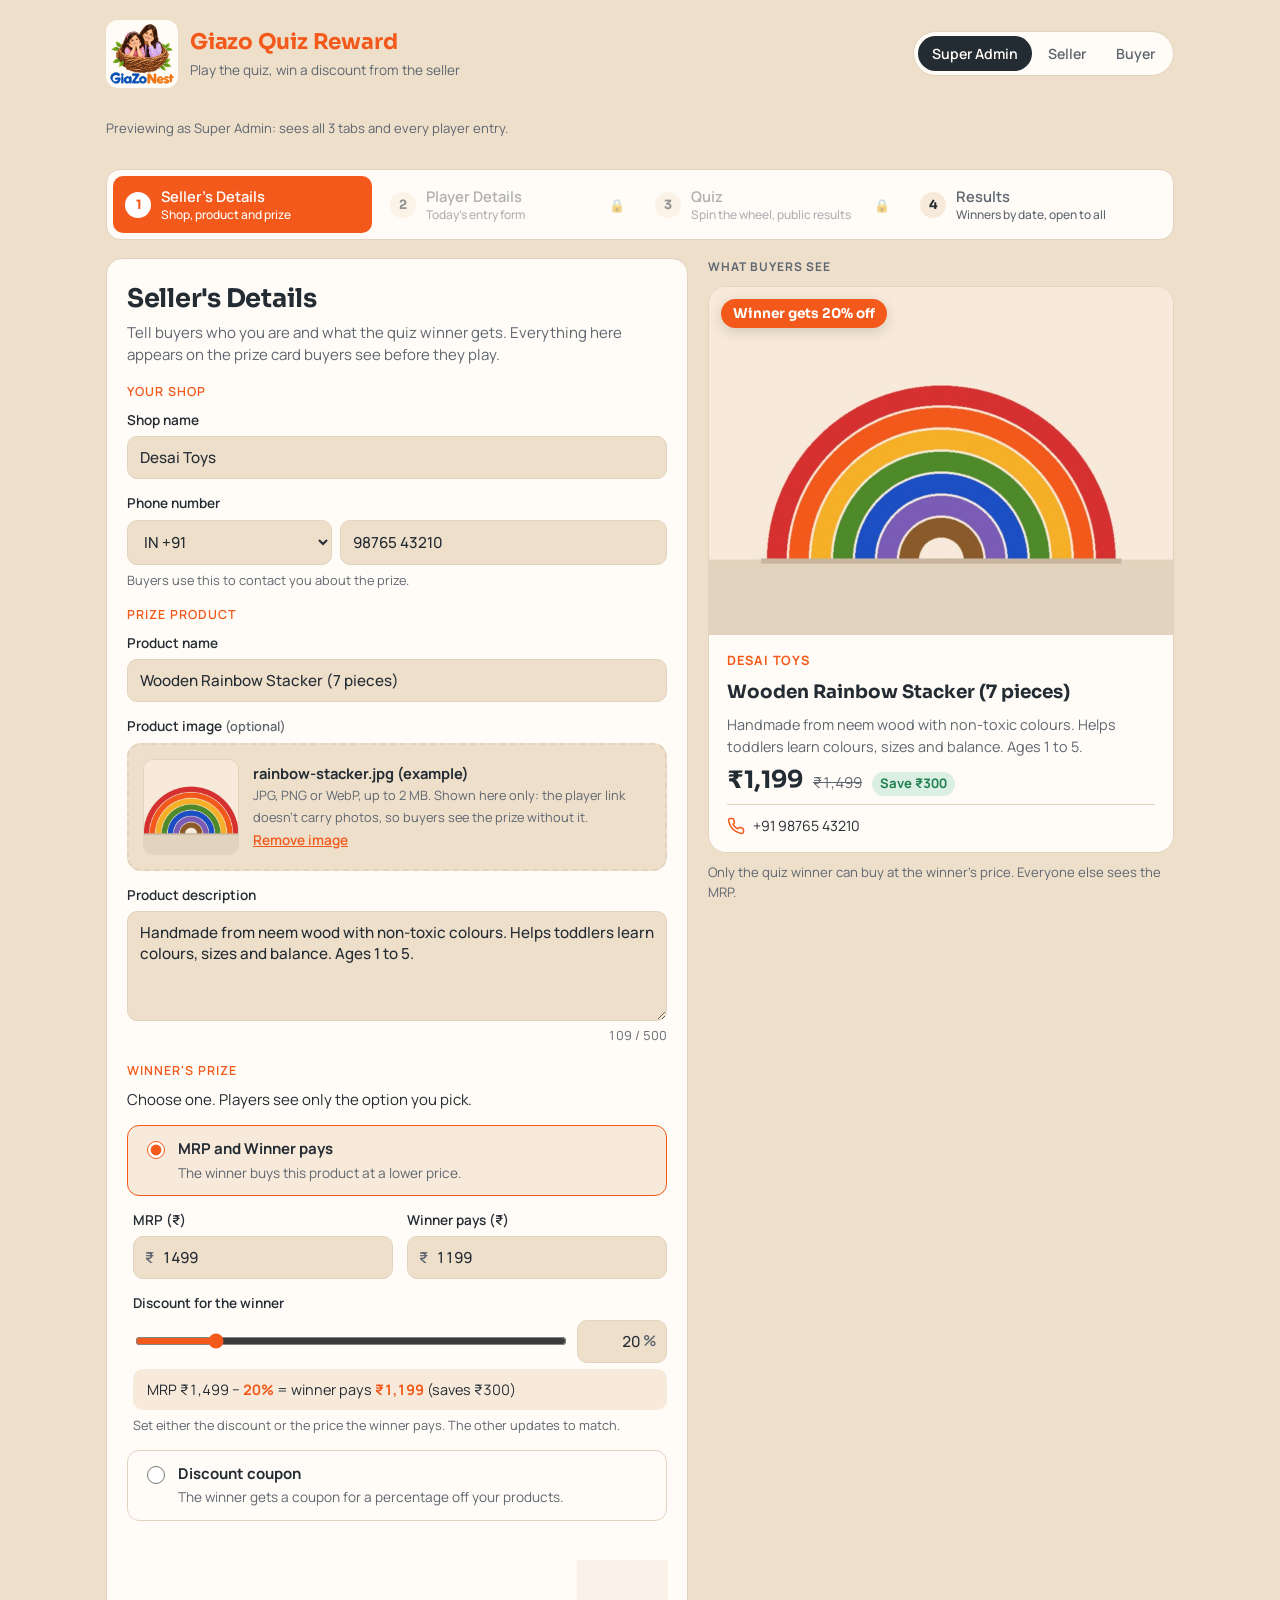
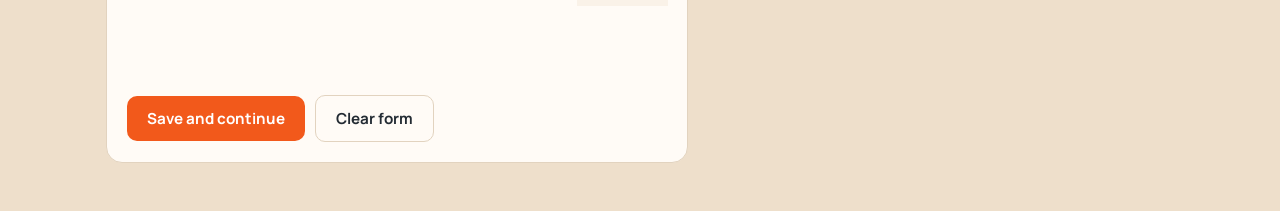
==== commit be458b96: "Show names, emails and heart-masked phones in Results for the signed-in admin Co-Authored-By: Claude" ====
--- a/index.html
+++ b/index.html
@@ -7,7 +7,7 @@
 <link rel="preconnect" href="https://fonts.googleapis.com">
 <link rel="preconnect" href="https://fonts.gstatic.com" crossorigin>
 <link rel="stylesheet" href="https://fonts.googleapis.com/css2?family=Sora:wght@600;700&family=Manrope:wght@400;500;600;700&display=swap">
-<link rel="stylesheet" href="app.css?v=20261025a">
+<link rel="stylesheet" href="app.css?v=20261025b">
 
 </head>
 <body>
@@ -302,10 +302,10 @@
   </form>
 </dialog>
 
-<script src="firebase-config.js?v=20261025a"></script>
-<script src="cloud.js?v=20261025a"></script>
-<script src="questions.js?v=20261025a"></script>
-<script src="app.js?v=20261025a"></script>
+<script src="firebase-config.js?v=20261025b"></script>
+<script src="cloud.js?v=20261025b"></script>
+<script src="questions.js?v=20261025b"></script>
+<script src="app.js?v=20261025b"></script>
 
 
 </body>
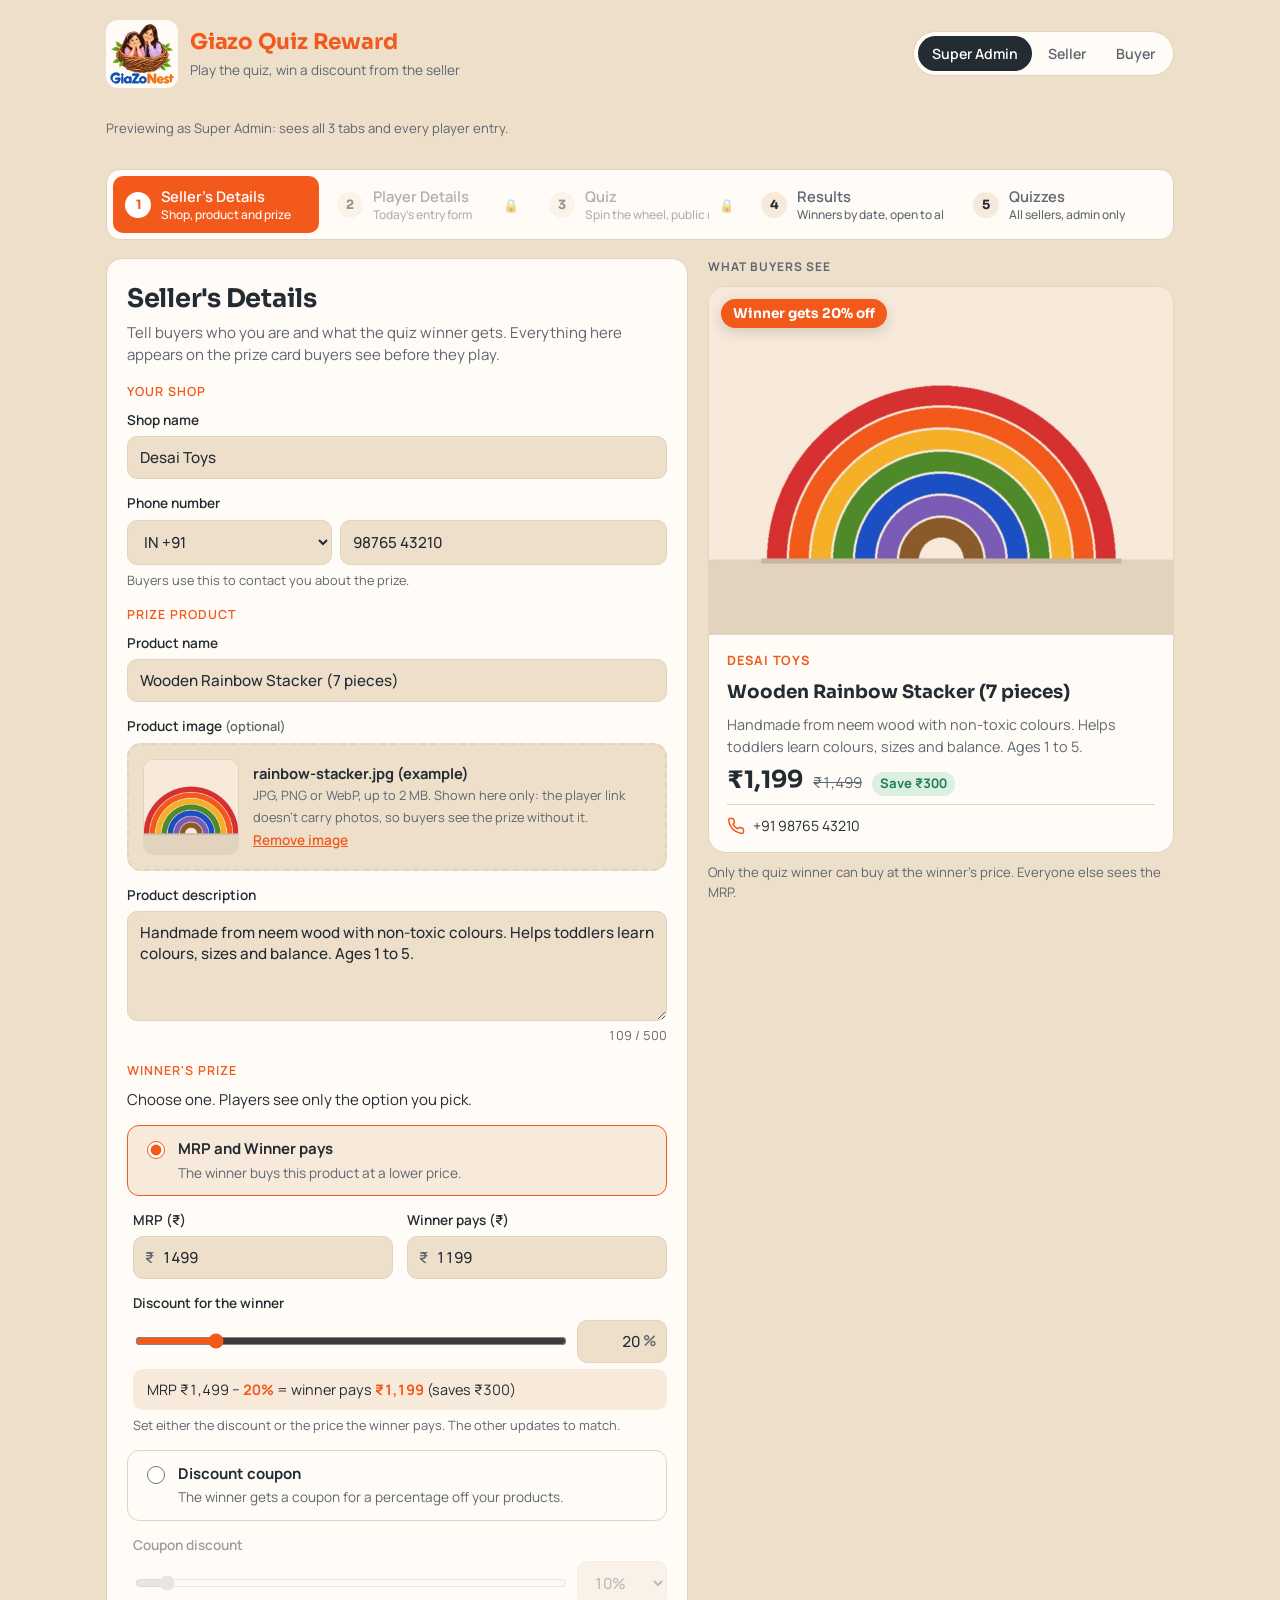
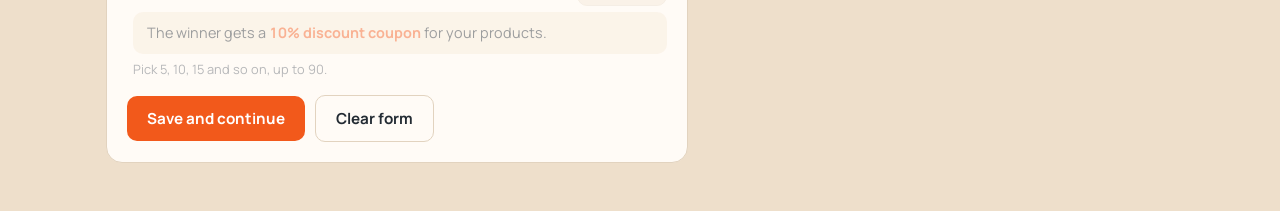
==== commit e393ad79: "Add admin-only Quizzes tab listing every seller's quiz and link by date Co-Authored-By: Claude Opus " ====
--- a/index.html
+++ b/index.html
@@ -7,7 +7,7 @@
 <link rel="preconnect" href="https://fonts.googleapis.com">
 <link rel="preconnect" href="https://fonts.gstatic.com" crossorigin>
 <link rel="stylesheet" href="https://fonts.googleapis.com/css2?family=Sora:wght@600;700&family=Manrope:wght@400;500;600;700&display=swap">
-<link rel="stylesheet" href="app.css?v=20261025b">
+<link rel="stylesheet" href="app.css?v=20261025c">
 
 </head>
 <body>
@@ -32,6 +32,7 @@
     <button class="tab" role="tab" id="tab-2" aria-controls="panel-2" aria-selected="false"><i>2</i><span>Player Details<small>Today's entry form</small></span></button>
     <button class="tab" role="tab" id="tab-3" aria-controls="panel-3" aria-selected="false"><i>3</i><span>Quiz<small>Spin the wheel, public results</small></span></button>
     <button class="tab" role="tab" id="tab-4" aria-controls="panel-4" aria-selected="false"><i>4</i><span>Results<small>Winners by date, open to all</small></span></button>
+    <button class="tab" role="tab" id="tab-5" aria-controls="panel-5" aria-selected="false" hidden><i>5</i><span>Quizzes<small>All sellers, admin only</small></span></button>
   </nav>
 
   <!-- Tab 1: Seller's Details -->
@@ -288,6 +289,13 @@
     <div id="res4" style="display:grid;gap:16px"></div>
   </section>
 
+  <!-- Tab 5: Quizzes (Super Admin only) -->
+  <section id="panel-5" role="tabpanel" aria-labelledby="tab-5" hidden class="panel" style="display:grid;gap:14px">
+    <div><h1>Sellers' quizzes</h1><p class="sub" style="margin:0">Every quiz sellers posted on a date, with its player link and how many played. Only you can see this.</p></div>
+    <div class="datebar"><label for="date5">Date</label><input type="date" id="date5" min="2026-10-24"><button class="btn ghost" type="button" id="today5">Today</button></div>
+    <div id="quiz5" style="display:grid;gap:12px"></div>
+  </section>
+
   <section id="panel-0" class="panel" hidden>
     <h1>Today's quiz isn't open yet</h1>
     <p class="sub" style="margin:0">The seller hasn't published today's prize. Check back soon.</p>
@@ -302,10 +310,10 @@
   </form>
 </dialog>
 
-<script src="firebase-config.js?v=20261025b"></script>
-<script src="cloud.js?v=20261025b"></script>
-<script src="questions.js?v=20261025b"></script>
-<script src="app.js?v=20261025b"></script>
+<script src="firebase-config.js?v=20261025c"></script>
+<script src="cloud.js?v=20261025c"></script>
+<script src="questions.js?v=20261025c"></script>
+<script src="app.js?v=20261025c"></script>
 
 
 </body>
--- a/app.css
+++ b/app.css
@@ -142,6 +142,7 @@
 .roles button[aria-pressed="true"]{background:var(--ink);color:var(--surface)}
 .rolebar{display:flex;align-items:center;gap:10px;flex-wrap:wrap;font-size:.82rem;color:var(--muted)}
 .tabs.three{grid-template-columns:repeat(3,minmax(0,1fr))}
+.tabs.five{grid-template-columns:repeat(5,minmax(0,1fr))}
 
 /* Tab 2 */
 .notice a{color:var(--brand);overflow-wrap:anywhere}
@@ -221,3 +222,6 @@
 @media (max-width:640px){.tabs{grid-template-columns:repeat(2,minmax(0,1fr))}.tabs.three{grid-template-columns:repeat(3,minmax(0,1fr))}}
 .res-quiz{display:grid;gap:10px;border:1px solid var(--line);border-radius:14px;padding:14px;background:var(--surface)}
 .res-quiz h3{margin:0;font:700 1.05rem var(--display)}
+.quiz-row{display:grid;gap:6px;border:1px solid var(--line);border-radius:14px;padding:14px;background:var(--surface)}
+.quiz-row h3{margin:0;font:700 1.05rem var(--display)}
+.quiz-row .linkrow input{font-size:.85rem}
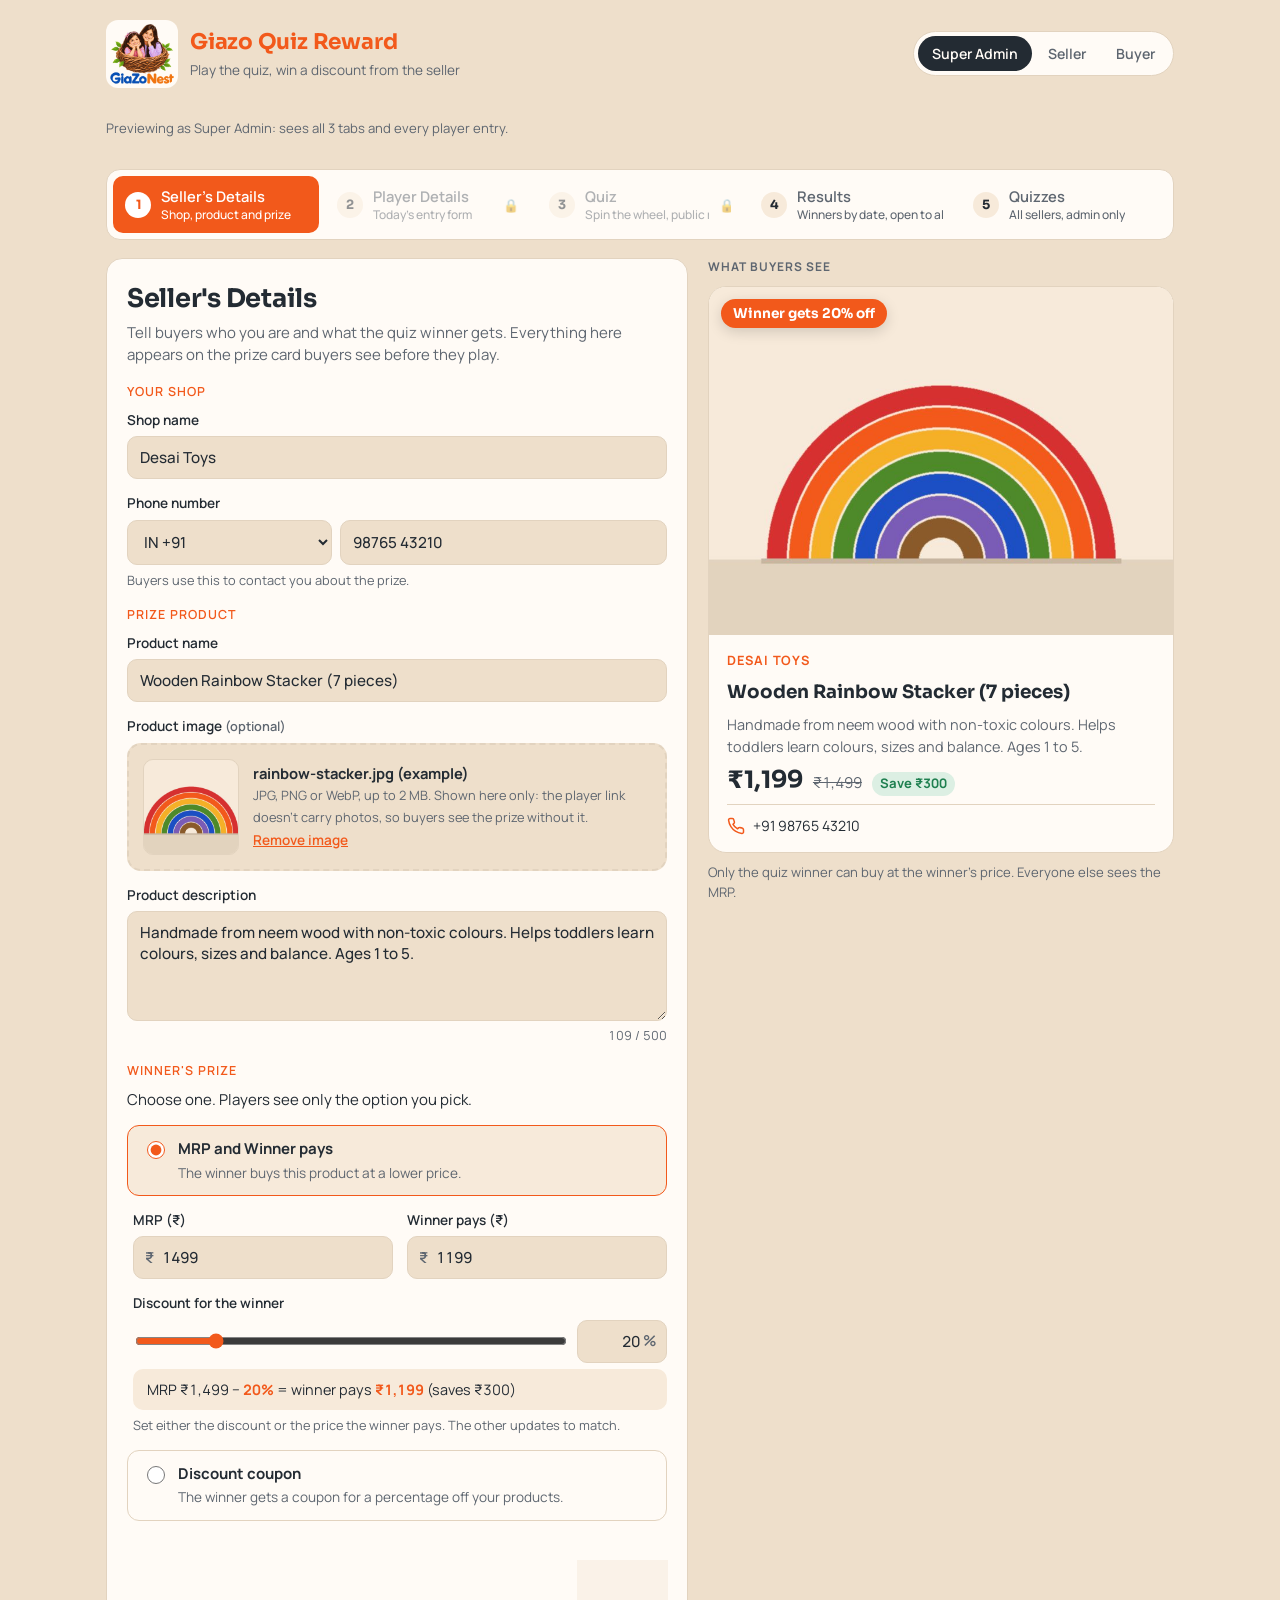
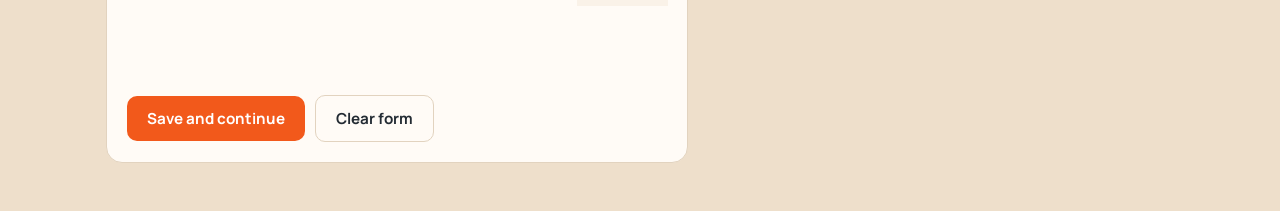
==== commit 0c2c7d5e: "Seller accounts: sellers see their own players' details, Super Admin sees all Co-Authored-By: Claude" ====
--- a/index.html
+++ b/index.html
@@ -7,7 +7,7 @@
 <link rel="preconnect" href="https://fonts.googleapis.com">
 <link rel="preconnect" href="https://fonts.gstatic.com" crossorigin>
 <link rel="stylesheet" href="https://fonts.googleapis.com/css2?family=Sora:wght@600;700&family=Manrope:wght@400;500;600;700&display=swap">
-<link rel="stylesheet" href="app.css?v=20261025c">
+<link rel="stylesheet" href="app.css?v=20261025d">
 
 </head>
 <body>
@@ -221,17 +221,17 @@
         <h2>Entries and scores</h2><span class="private">Private: seller and admin only</span>
       </header>
       <form id="adminLogin" class="login" hidden>
-        <p class="small sub" style="margin:0">Sign in with your admin account to see today's players and scores.</p>
+        <p class="small sub" style="margin:0">Sign in to see players' names, emails and phone numbers. Super Admin sees every seller's players; a seller sees only their own. New seller? Enter your email and a password and click Create seller account.</p>
         <div class="field"><label for="loginEmail">Email</label><input id="loginEmail" type="email" autocomplete="username" required></div>
         <div class="field"><label for="loginPass">Password</label><input id="loginPass" type="password" autocomplete="current-password" required></div>
         <p class="msg" id="loginMsg" role="status"></p>
-        <div class="actions"><button class="btn" type="submit" id="loginBtn">Sign in</button></div>
+        <div class="actions"><button class="btn" type="submit" id="loginBtn">Sign in</button><button class="btn ghost" type="submit" id="signupBtn">Create seller account</button></div>
       </form>
       <div id="entriesBody" style="display:grid;gap:12px">
       <p class="small sub" id="adminWho" hidden style="margin:0">Signed in as <b id="adminWhoEmail"></b> · <button type="button" class="linkbtn" id="signOut">Sign out</button></p>
       <div class="datebar"><label for="date2">Date</label><input type="date" id="date2"><button class="btn ghost" type="button" id="today2">Today</button></div>
       <div class="tbl"><table>
-        <thead><tr><th class="num">#</th><th>Name</th><th>Email</th><th>Phone</th><th>Status</th><th class="num">Score</th><th class="num">Time</th></tr></thead>
+        <thead><tr><th class="num">#</th><th>Name</th><th>Email</th><th>Phone</th><th id="thSeller" hidden>Seller</th><th>Status</th><th class="num">Score</th><th class="num">Time</th></tr></thead>
         <tbody id="entries"></tbody>
       </table></div>
       <p class="small sub" id="entriesNote" style="margin:0"></p>
@@ -310,10 +310,10 @@
   </form>
 </dialog>
 
-<script src="firebase-config.js?v=20261025c"></script>
-<script src="cloud.js?v=20261025c"></script>
-<script src="questions.js?v=20261025c"></script>
-<script src="app.js?v=20261025c"></script>
+<script src="firebase-config.js?v=20261025d"></script>
+<script src="cloud.js?v=20261025d"></script>
+<script src="questions.js?v=20261025d"></script>
+<script src="app.js?v=20261025d"></script>
 
 
 </body>
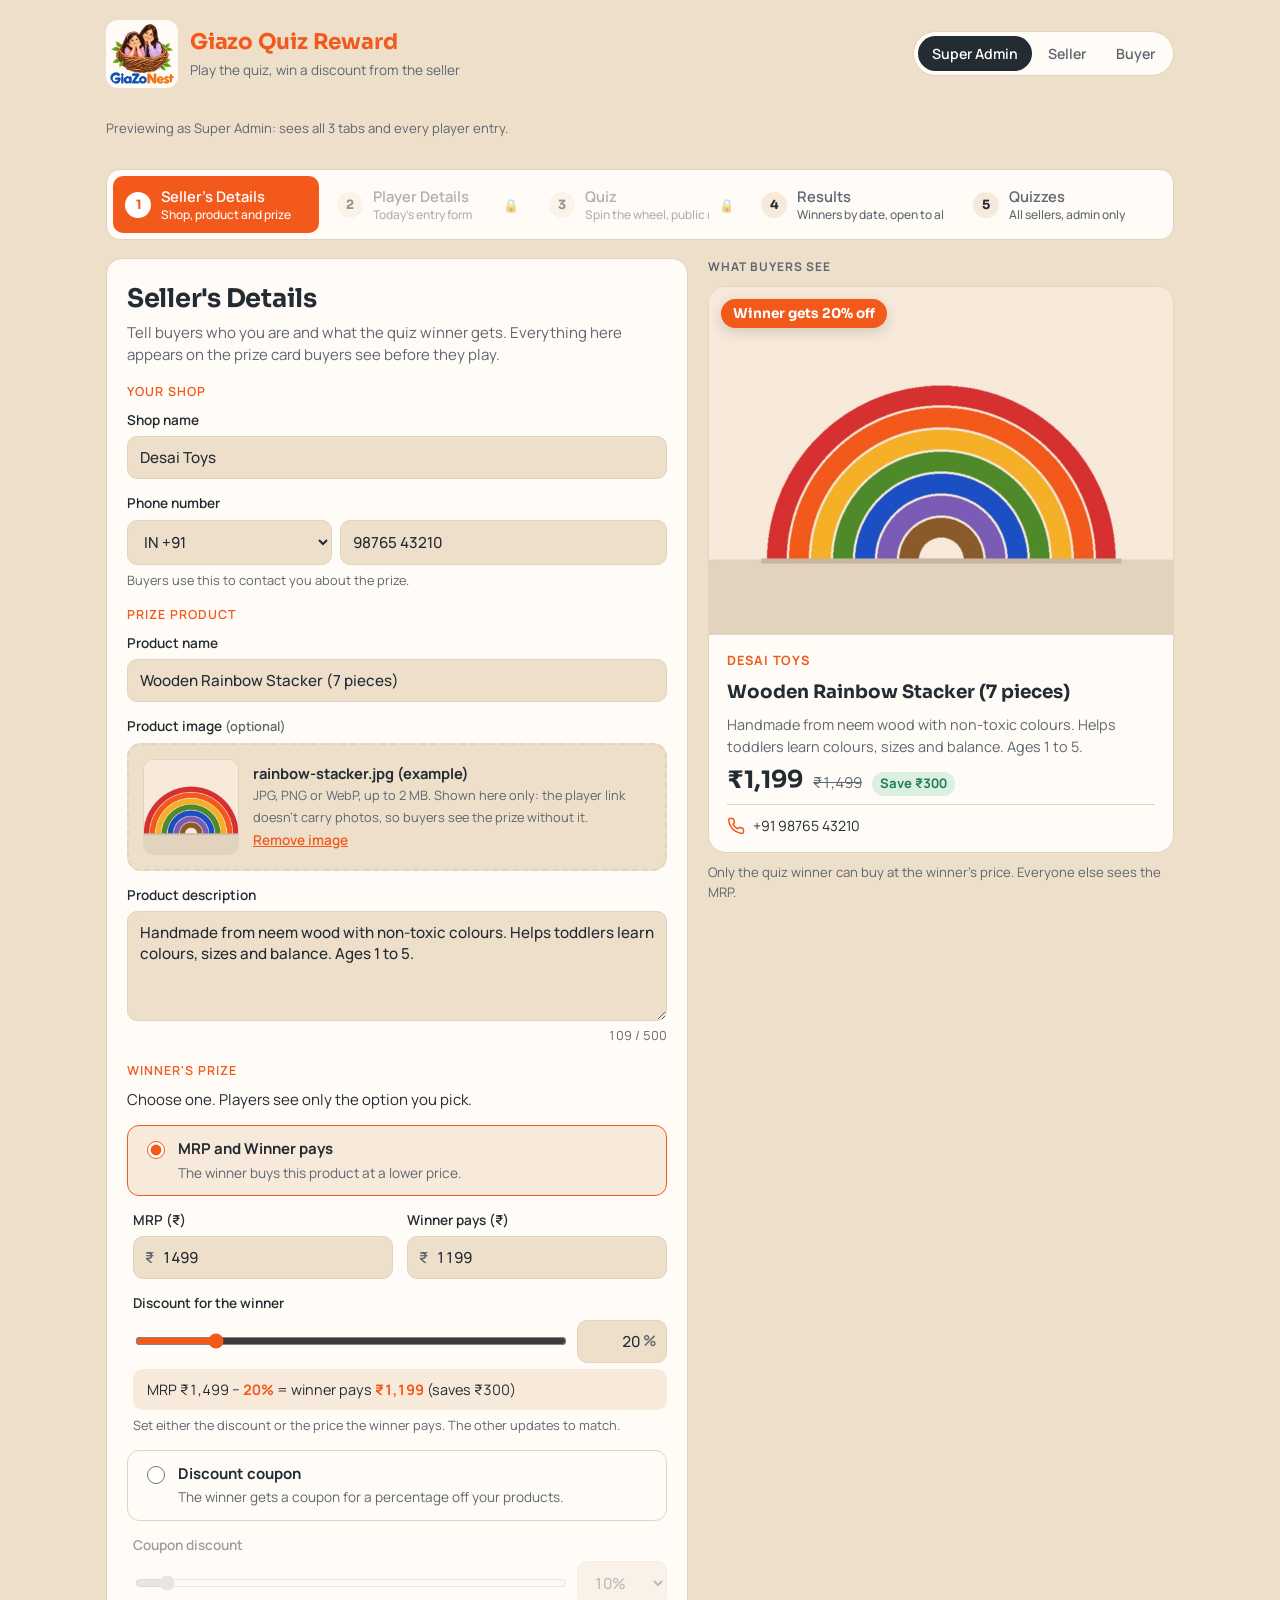
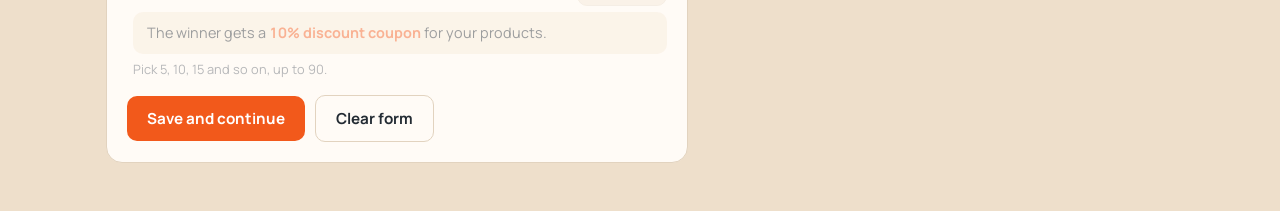
==== commit d3696cd0: "Shortest player link via saved quiz; sign-in on Results for full player details Co-Authored-By: Clau" ====
--- a/index.html
+++ b/index.html
@@ -7,7 +7,7 @@
 <link rel="preconnect" href="https://fonts.googleapis.com">
 <link rel="preconnect" href="https://fonts.gstatic.com" crossorigin>
 <link rel="stylesheet" href="https://fonts.googleapis.com/css2?family=Sora:wght@600;700&family=Manrope:wght@400;500;600;700&display=swap">
-<link rel="stylesheet" href="app.css?v=20261025d">
+<link rel="stylesheet" href="app.css?v=20261025e">
 
 </head>
 <body>
@@ -310,10 +310,10 @@
   </form>
 </dialog>
 
-<script src="firebase-config.js?v=20261025d"></script>
-<script src="cloud.js?v=20261025d"></script>
-<script src="questions.js?v=20261025d"></script>
-<script src="app.js?v=20261025d"></script>
+<script src="firebase-config.js?v=20261025e"></script>
+<script src="cloud.js?v=20261025e"></script>
+<script src="questions.js?v=20261025e"></script>
+<script src="app.js?v=20261025e"></script>
 
 
 </body>
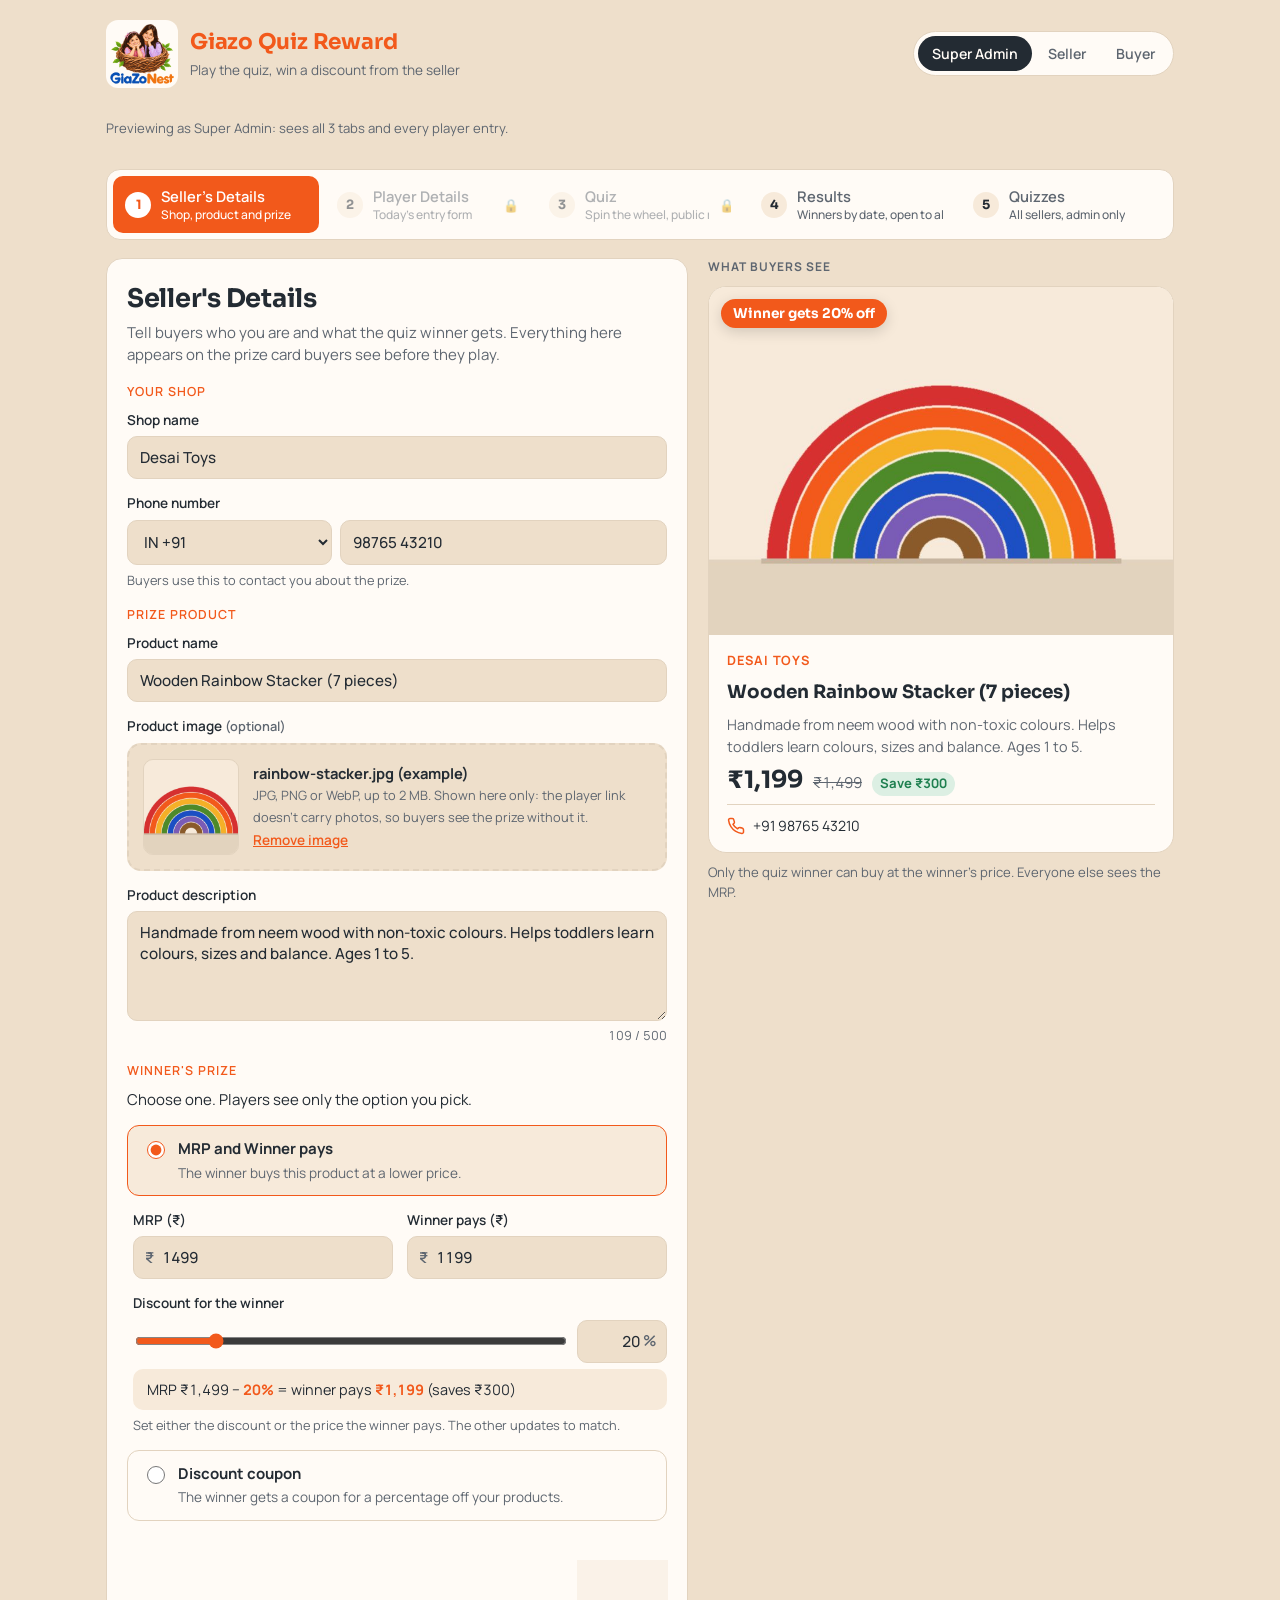
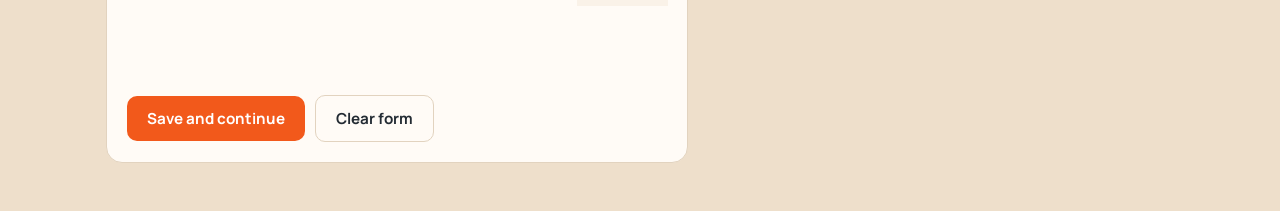
==== commit f79656a8: "Allow one quiz per seller per day Co-Authored-By: Claude Opus 5.5 (1M context) <noreply@anthropic.co" ====
--- a/index.html
+++ b/index.html
@@ -7,7 +7,7 @@
 <link rel="preconnect" href="https://fonts.googleapis.com">
 <link rel="preconnect" href="https://fonts.gstatic.com" crossorigin>
 <link rel="stylesheet" href="https://fonts.googleapis.com/css2?family=Sora:wght@600;700&family=Manrope:wght@400;500;600;700&display=swap">
-<link rel="stylesheet" href="app.css?v=20261025e">
+<link rel="stylesheet" href="app.css?v=20261025g">
 
 </head>
 <body>
@@ -310,10 +310,10 @@
   </form>
 </dialog>
 
-<script src="firebase-config.js?v=20261025e"></script>
-<script src="cloud.js?v=20261025e"></script>
-<script src="questions.js?v=20261025e"></script>
-<script src="app.js?v=20261025e"></script>
+<script src="firebase-config.js?v=20261025g"></script>
+<script src="cloud.js?v=20261025g"></script>
+<script src="questions.js?v=20261025g"></script>
+<script src="app.js?v=20261025g"></script>
 
 
 </body>
